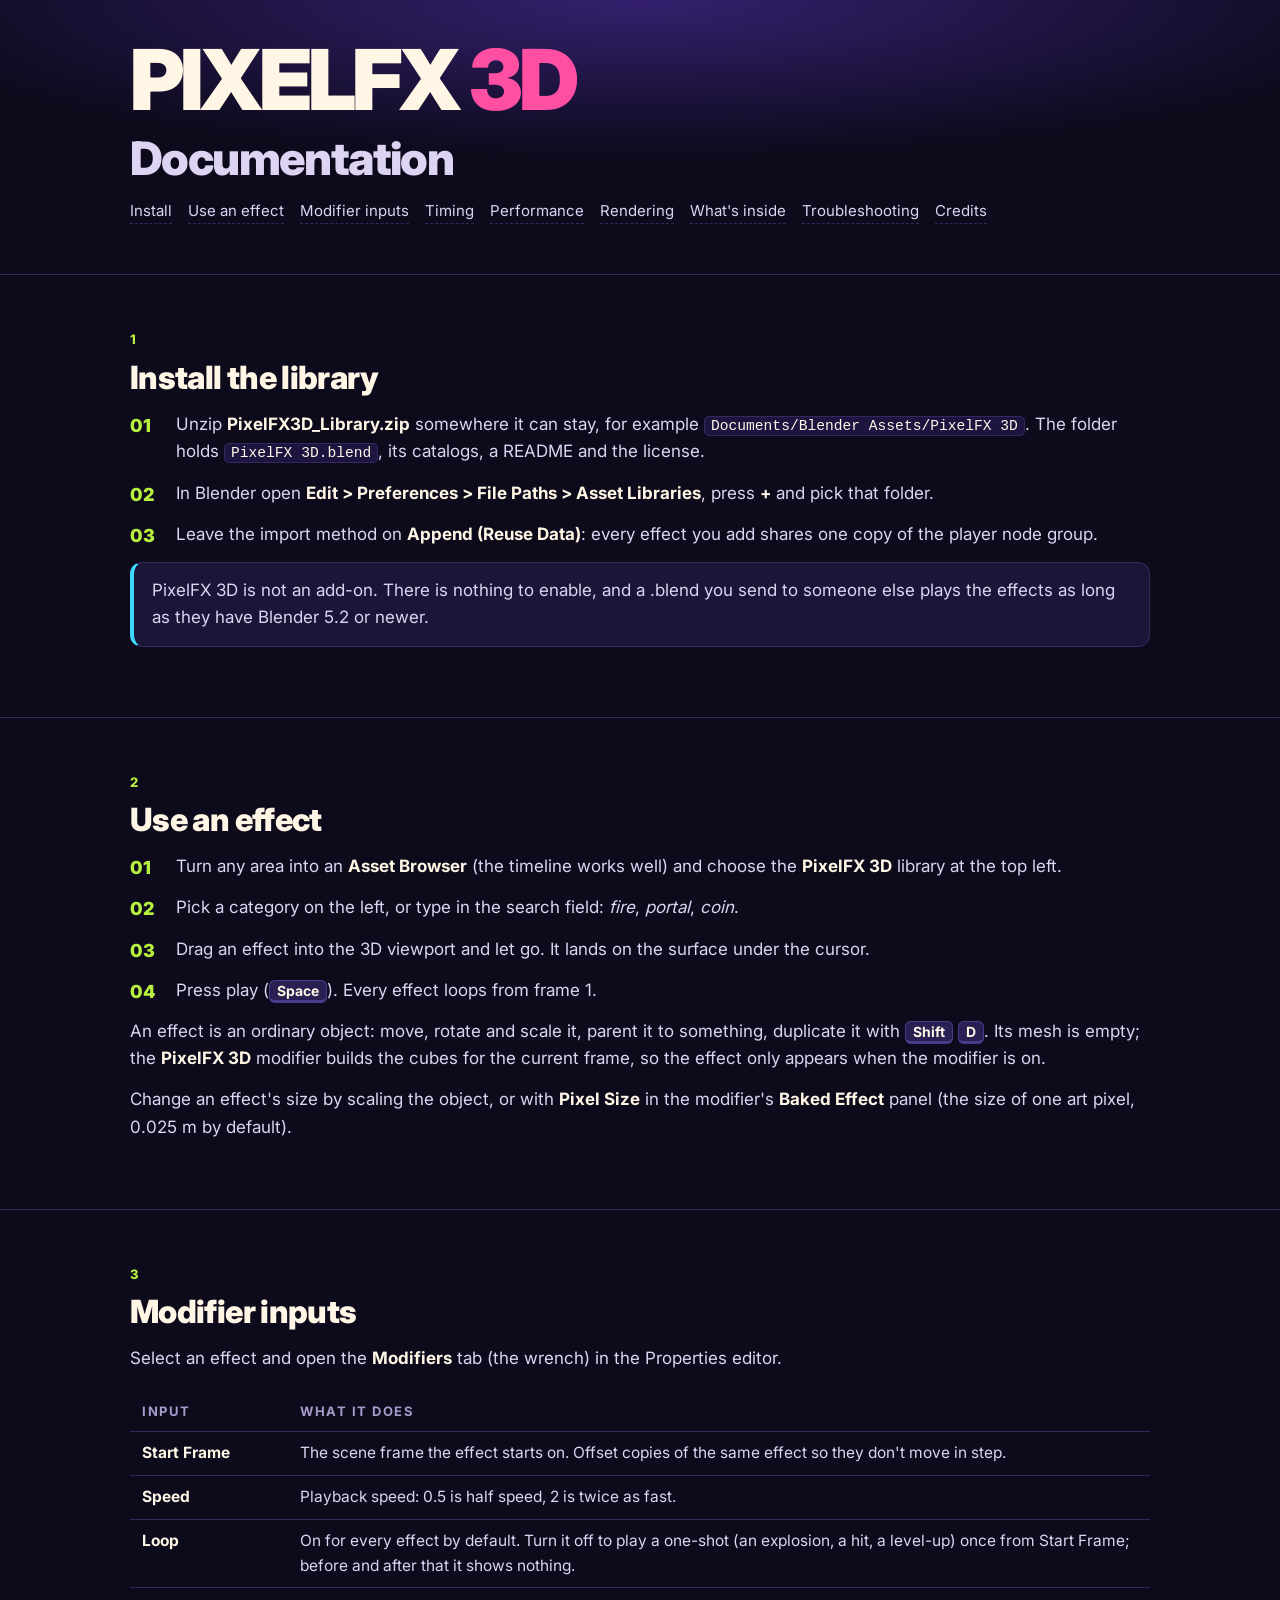
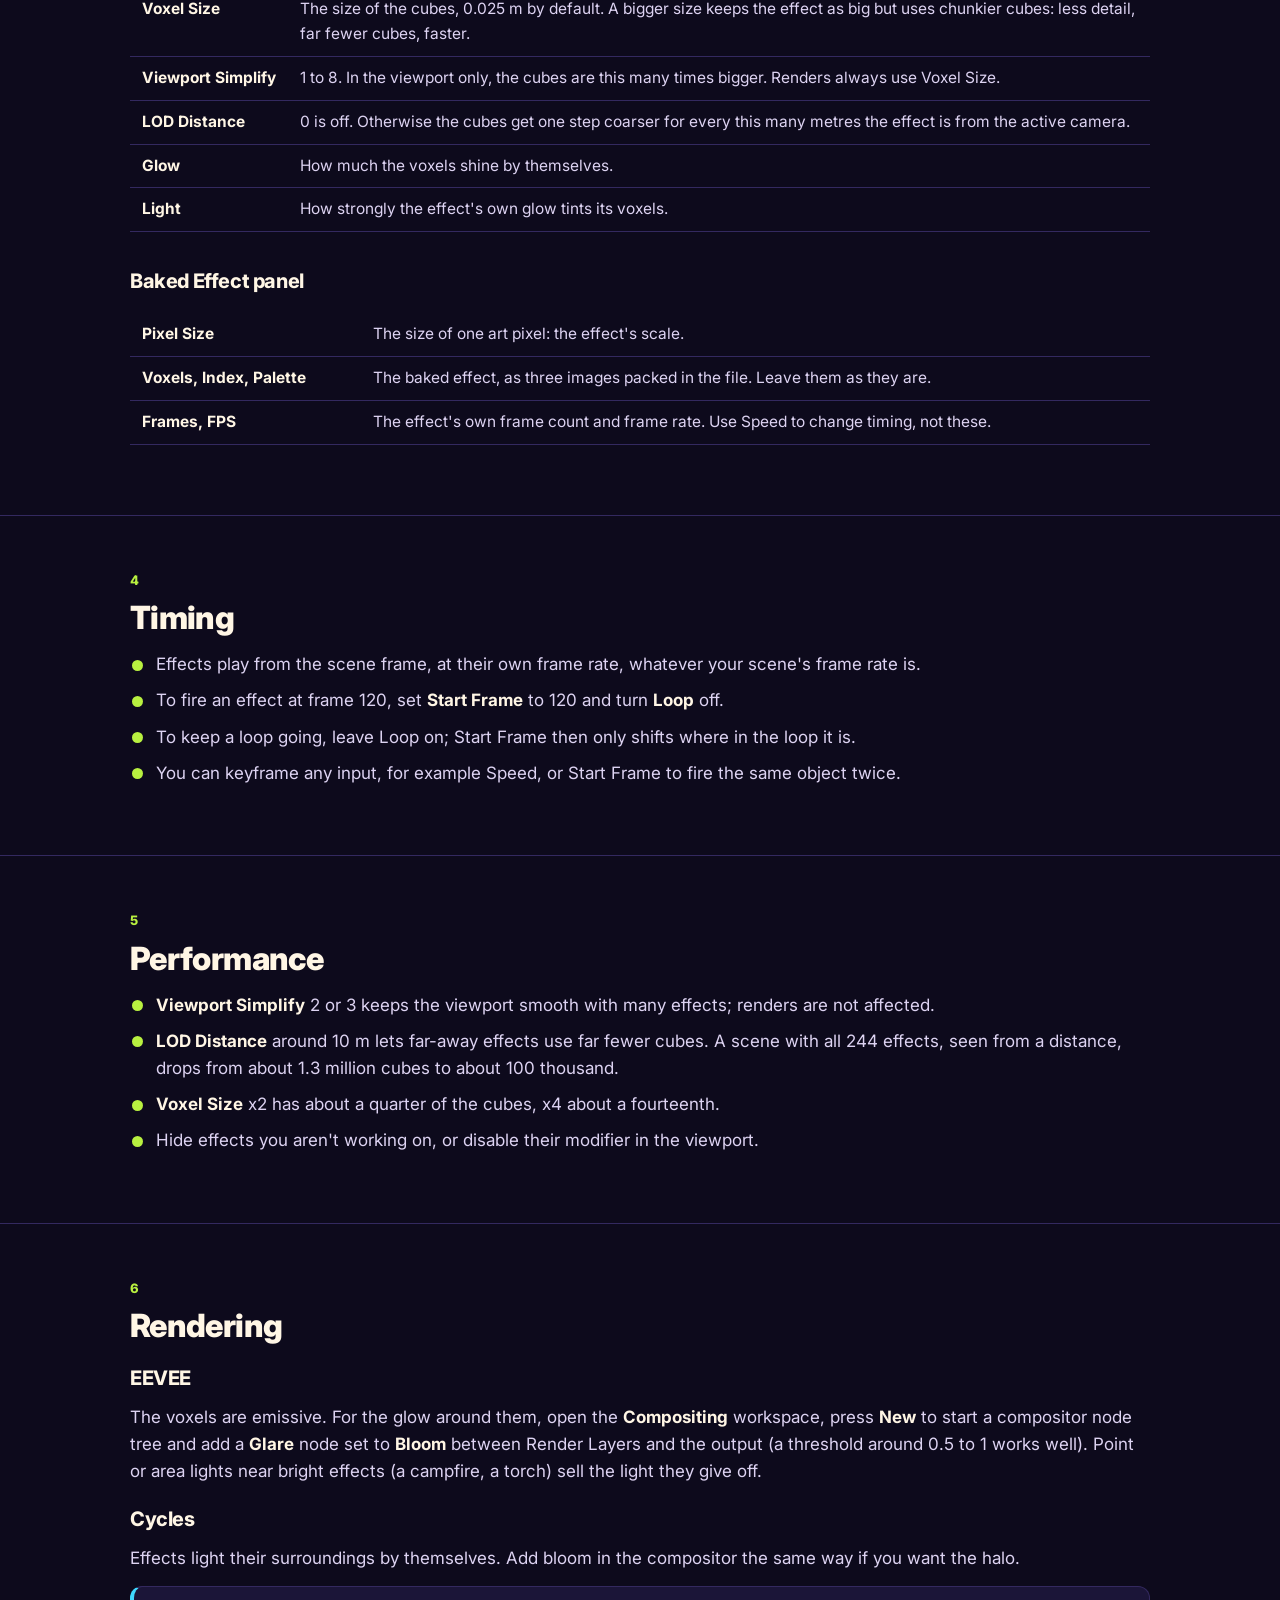
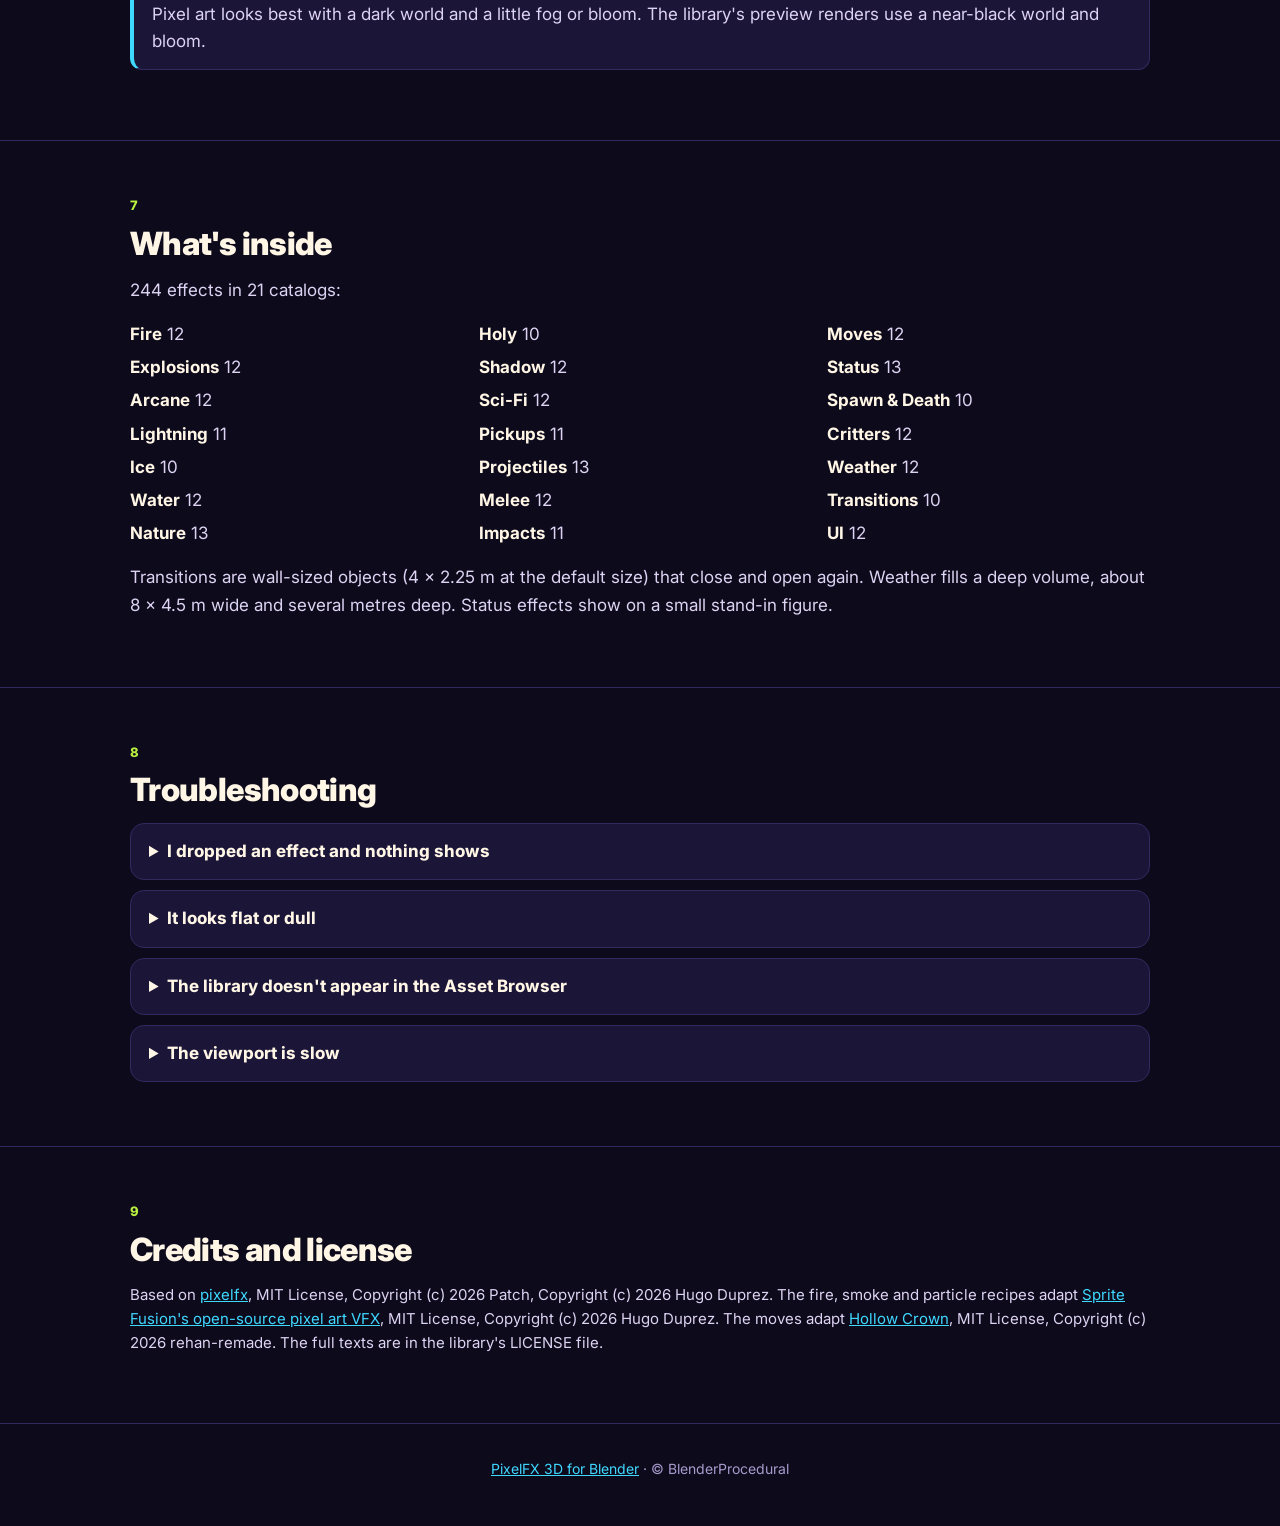
==== docs.html @ 6389c2e9 "PixelFX 3D product page and documentation Co-Authored-By: Claude Opus 5.5 <noreply@anthropic.com>" ====
<!doctype html>
<html lang="en">
<head>
<meta charset="utf-8">
<meta name="viewport" content="width=device-width, initial-scale=1">
<title>PixelFX 3D: documentation</title>
<meta name="description" content="How to install and use PixelFX 3D, the 3D voxel VFX library for Blender.">
<meta property="og:title" content="PixelFX 3D: documentation">
<meta property="og:description" content="How to install and use PixelFX 3D, the 3D voxel VFX library for Blender.">
<meta property="og:image" content="images/thumbnail.jpg">
<link rel="stylesheet" href="assets/style.css">
</head>
<body>

<header class="hero">
  <div class="wrap">
    <h1 class="logo">PIXELFX <span>3D</span></h1>
    <p class="tagline">Documentation</p>
    <nav class="docnav">
      <a href="#install">Install</a><a href="#use">Use an effect</a><a href="#inputs">Modifier inputs</a><a href="#timing">Timing</a>
      <a href="#performance">Performance</a><a href="#render">Rendering</a><a href="#contents">What's inside</a>
      <a href="#trouble">Troubleshooting</a><a href="#credits">Credits</a>
    </nav>
  </div>
</header>

<section id="install" class="doc">
  <div class="wrap">
    <div class="kicker">1</div>
    <h2>Install the library</h2>
    <ol class="steps">
      <li>Unzip <b>PixelFX3D_Library.zip</b> somewhere it can stay, for example <code>Documents/Blender Assets/PixelFX 3D</code>. The folder holds <code>PixelFX 3D.blend</code>, its catalogs, a README and the license.</li>
      <li>In Blender open <b>Edit &gt; Preferences &gt; File Paths &gt; Asset Libraries</b>, press <b>+</b> and pick that folder.</li>
      <li>Leave the import method on <b>Append (Reuse Data)</b>: every effect you add shares one copy of the player node group.</li>
    </ol>
    <div class="note"><p>PixelFX 3D is not an add-on. There is nothing to enable, and a .blend you send to someone else plays the effects as long as they have Blender 5.2 or newer.</p></div>
  </div>
</section>

<section id="use" class="doc">
  <div class="wrap">
    <div class="kicker">2</div>
    <h2>Use an effect</h2>
    <ol class="steps">
      <li>Turn any area into an <b>Asset Browser</b> (the timeline works well) and choose the <b>PixelFX 3D</b> library at the top left.</li>
      <li>Pick a category on the left, or type in the search field: <i>fire</i>, <i>portal</i>, <i>coin</i>.</li>
      <li>Drag an effect into the 3D viewport and let go. It lands on the surface under the cursor.</li>
      <li>Press play (<kbd>Space</kbd>). Every effect loops from frame 1.</li>
    </ol>
    <p>An effect is an ordinary object: move, rotate and scale it, parent it to something, duplicate it with <kbd>Shift</kbd> <kbd>D</kbd>. Its mesh is empty; the <b>PixelFX 3D</b> modifier builds the cubes for the current frame, so the effect only appears when the modifier is on.</p>
    <p>Change an effect's size by scaling the object, or with <b>Pixel Size</b> in the modifier's <b>Baked Effect</b> panel (the size of one art pixel, 0.025 m by default).</p>
  </div>
</section>

<section id="inputs" class="doc">
  <div class="wrap">
    <div class="kicker">3</div>
    <h2>Modifier inputs</h2>
    <p>Select an effect and open the <b>Modifiers</b> tab (the wrench) in the Properties editor.</p>
    <div class="tablewrap"><table>
      <tr><th>Input</th><th>What it does</th></tr>
      <tr><td>Start Frame</td><td>The scene frame the effect starts on. Offset copies of the same effect so they don't move in step.</td></tr>
      <tr><td>Speed</td><td>Playback speed: 0.5 is half speed, 2 is twice as fast.</td></tr>
      <tr><td>Loop</td><td>On for every effect by default. Turn it off to play a one-shot (an explosion, a hit, a level-up) once from Start Frame; before and after that it shows nothing.</td></tr>
      <tr><td>Voxel Size</td><td>The size of the cubes, 0.025 m by default. A bigger size keeps the effect as big but uses chunkier cubes: less detail, far fewer cubes, faster.</td></tr>
      <tr><td>Viewport Simplify</td><td>1 to 8. In the viewport only, the cubes are this many times bigger. Renders always use Voxel Size.</td></tr>
      <tr><td>LOD Distance</td><td>0 is off. Otherwise the cubes get one step coarser for every this many metres the effect is from the active camera.</td></tr>
      <tr><td>Glow</td><td>How much the voxels shine by themselves.</td></tr>
      <tr><td>Light</td><td>How strongly the effect's own glow tints its voxels.</td></tr>
    </table></div>
    <h3>Baked Effect panel</h3>
    <div class="tablewrap"><table>
      <tr><td>Pixel Size</td><td>The size of one art pixel: the effect's scale.</td></tr>
      <tr><td>Voxels, Index, Palette</td><td>The baked effect, as three images packed in the file. Leave them as they are.</td></tr>
      <tr><td>Frames, FPS</td><td>The effect's own frame count and frame rate. Use Speed to change timing, not these.</td></tr>
    </table></div>
  </div>
</section>

<section id="timing" class="doc">
  <div class="wrap">
    <div class="kicker">4</div>
    <h2>Timing</h2>
    <ul class="ticks">
      <li>Effects play from the scene frame, at their own frame rate, whatever your scene's frame rate is.</li>
      <li>To fire an effect at frame 120, set <b>Start Frame</b> to 120 and turn <b>Loop</b> off.</li>
      <li>To keep a loop going, leave Loop on; Start Frame then only shifts where in the loop it is.</li>
      <li>You can keyframe any input, for example Speed, or Start Frame to fire the same object twice.</li>
    </ul>
  </div>
</section>

<section id="performance" class="doc">
  <div class="wrap">
    <div class="kicker">5</div>
    <h2>Performance</h2>
    <ul class="ticks">
      <li><b>Viewport Simplify</b> 2 or 3 keeps the viewport smooth with many effects; renders are not affected.</li>
      <li><b>LOD Distance</b> around 10 m lets far-away effects use far fewer cubes. A scene with all 244 effects, seen from a distance, drops from about 1.3 million cubes to about 100 thousand.</li>
      <li><b>Voxel Size</b> x2 has about a quarter of the cubes, x4 about a fourteenth.</li>
      <li>Hide effects you aren't working on, or disable their modifier in the viewport.</li>
    </ul>
  </div>
</section>

<section id="render" class="doc">
  <div class="wrap">
    <div class="kicker">6</div>
    <h2>Rendering</h2>
    <h3>EEVEE</h3>
    <p>The voxels are emissive. For the glow around them, open the <b>Compositing</b> workspace, press <b>New</b> to start a compositor node tree and add a <b>Glare</b> node set to <b>Bloom</b> between Render Layers and the output (a threshold around 0.5 to 1 works well). Point or area lights near bright effects (a campfire, a torch) sell the light they give off.</p>
    <h3>Cycles</h3>
    <p>Effects light their surroundings by themselves. Add bloom in the compositor the same way if you want the halo.</p>
    <div class="note"><p>Pixel art looks best with a dark world and a little fog or bloom. The library's preview renders use a near-black world and bloom.</p></div>
  </div>
</section>

<section id="contents" class="doc">
  <div class="wrap">
    <div class="kicker">7</div>
    <h2>What's inside</h2>
    <p>244 effects in 21 catalogs:</p>
    <ul class="catlist"><li><b>Fire</b> 12</li><li><b>Explosions</b> 12</li><li><b>Arcane</b> 12</li><li><b>Lightning</b> 11</li><li><b>Ice</b> 10</li><li><b>Water</b> 12</li><li><b>Nature</b> 13</li><li><b>Holy</b> 10</li><li><b>Shadow</b> 12</li><li><b>Sci-Fi</b> 12</li><li><b>Pickups</b> 11</li><li><b>Projectiles</b> 13</li><li><b>Melee</b> 12</li><li><b>Impacts</b> 11</li><li><b>Moves</b> 12</li><li><b>Status</b> 13</li><li><b>Spawn &amp; Death</b> 10</li><li><b>Critters</b> 12</li><li><b>Weather</b> 12</li><li><b>Transitions</b> 10</li><li><b>UI</b> 12</li></ul>
    <p>Transitions are wall-sized objects (4 x 2.25 m at the default size) that close and open again. Weather fills a deep volume, about 8 x 4.5 m wide and several metres deep. Status effects show on a small stand-in figure.</p>
  </div>
</section>

<section id="trouble" class="doc">
  <div class="wrap">
    <div class="kicker">8</div>
    <h2>Troubleshooting</h2>
    <details><summary>I dropped an effect and nothing shows</summary><p>Check the modifier is enabled in the viewport, and that Loop is on, or that the current frame is after Start Frame. Some effects start small (a spark that grows into an explosion): play a few frames.</p></details>
    <details><summary>It looks flat or dull</summary><p>Add bloom (see Rendering) and use a dark world. In Solid view the voxels show without their glow: switch to Material Preview or Rendered.</p></details>
    <details><summary>The library doesn't appear in the Asset Browser</summary><p>Make sure the folder you added in Preferences is the one with <code>PixelFX 3D.blend</code> and <code>blender_assets.cats.txt</code> in it, then pick the library in the Asset Browser's top-left menu. Blender 5.2 or newer is needed.</p></details>
    <details><summary>The viewport is slow</summary><p>Raise Viewport Simplify, set LOD Distance, or a bigger Voxel Size on effects far from the camera.</p></details>
  </div>
</section>

<section id="credits" class="doc credits">
  <div class="wrap">
    <div class="kicker">9</div>
    <h2>Credits and license</h2>
    <p>Based on <a href="https://github.com/patch-gg/pixelfx">pixelfx</a>, MIT License, Copyright (c) 2026 Patch, Copyright (c) 2026 Hugo Duprez. The fire, smoke and particle recipes adapt <a href="https://www.spritefusion.com/pixel-art-vfx">Sprite Fusion's open-source pixel art VFX</a>, MIT License, Copyright (c) 2026 Hugo Duprez. The moves adapt <a href="https://github.com/rehan-remade/hollow-crown">Hollow Crown</a>, MIT License, Copyright (c) 2026 rehan-remade. The full texts are in the library's LICENSE file.</p>
  </div>
</section>

<footer>
  <div class="wrap"><a href="index.html">PixelFX 3D for Blender</a> &middot; &copy; BlenderProcedural</div>
</footer>
<script src="assets/embed.js"></script>
</body>
</html>
---- assets/style.css ----
@font-face { font-family: "Inter"; font-style: normal; font-weight: 100 900; font-display: swap;
  src: url(../fonts/inter-latin-standard-normal.woff2) format("woff2");
  unicode-range: U+0000-00FF, U+0131, U+0152-0153, U+02BB-02BC, U+02C6, U+02DA, U+02DC, U+0304, U+0308, U+0329, U+2000-206F, U+20AC, U+2122, U+2191, U+2193, U+2212, U+2215, U+FEFF, U+FFFD; }
@font-face { font-family: "Inter"; font-style: normal; font-weight: 100 900; font-display: swap;
  src: url(../fonts/inter-latin-ext-standard-normal.woff2) format("woff2");
  unicode-range: U+0100-02BA, U+02BD-02C5, U+02C7-02CC, U+02CE-02D7, U+02DD-02FF, U+0304, U+0308, U+0329, U+1D00-1DBF, U+1E00-1E9F, U+1EF2-1EFF, U+2020, U+20A0-20AB, U+20AD-20C0, U+2113, U+2C60-2C7F, U+A720-A7FF; }

:root {
  --bg: #0d0a1c; --bg2: #141029; --card: #1b1538; --card2: #241c4a; --line: #33295f;
  --text: #fff6e5; --soft: #ddd3f2; --muted: #a79bcb;
  --lime: #b8f040; --pink: #ff4fa3; --cyan: #3fd8ff; --yellow: #ffd23f; --violet: #9466ff; --orange: #ff7a2f;
}
* { box-sizing: border-box; }
html { scroll-behavior: smooth; }
body {
  margin: 0; background: var(--bg); color: var(--text);
  font: 17px/1.6 "Inter", "Segoe UI", system-ui, -apple-system, "Helvetica Neue", Arial, sans-serif;
  -webkit-font-smoothing: antialiased; overflow-x: hidden;
}
img, video { max-width: 100%; height: auto; display: block; }
a { color: var(--cyan); }
.wrap { max-width: 1060px; margin: 0 auto; padding: 0 20px; }
section { padding: 54px 0; border-top: 1px solid var(--line); scroll-margin-top: 10px; }
h1, h2, h3 { line-height: 1.15; margin: 0 0 14px; letter-spacing: -.02em; }
h2 { font-size: clamp(27px, 4vw, 40px); font-weight: 850; }
h3 { font-size: 20px; font-weight: 750; }
p { margin: 0 0 14px; color: var(--soft); }
b, strong { color: var(--text); }
.kicker { font-weight: 800; letter-spacing: 3px; text-transform: uppercase; font-size: 13px; margin-bottom: 10px; color: var(--lime); }
.hl { color: var(--lime); }
.hl-pink { color: var(--pink); }
.hl-cyan { color: var(--cyan); }
.media { border-radius: 16px; overflow: hidden; border: 1px solid var(--line); box-shadow: 0 22px 54px rgba(5, 2, 16, .55); background: #000; }
.media img, .media video { width: 100%; }
img.pixelated { image-rendering: pixelated; image-rendering: crisp-edges; }
.cap { font-size: 14px; color: var(--muted); margin: 10px 2px 0; }
kbd { font-family: inherit; font-size: .82em; font-weight: 700; background: #2a1f52; border: 1px solid #4a3a8a; border-bottom-width: 3px;
  border-radius: 6px; padding: 1px 7px; color: var(--text); white-space: nowrap; }
code { font-family: Consolas, "SF Mono", monospace; font-size: .86em; background: #1d1440; border: 1px solid var(--line); border-radius: 5px; padding: 1px 6px; color: var(--text); }

ul.ticks { list-style: none; padding: 0; margin: 0 0 14px; }
ul.ticks li { position: relative; padding-left: 26px; margin-bottom: 9px; color: var(--soft); }
ul.ticks li::before { content: ""; position: absolute; left: 2px; top: .5em; width: 11px; height: 11px; border-radius: 50%; background: var(--lime); }

.split > *, .grid2 > *, .grid3 > *, .grid4 > * { min-width: 0; }
.split { display: grid; grid-template-columns: 1fr 1.12fr; gap: 40px; align-items: center; }
.split.rev { grid-template-columns: 1.12fr 1fr; }
.split.rev > .txt { order: 2; }
.grid2 { display: grid; grid-template-columns: repeat(2, 1fr); gap: 18px; }
.grid3 { display: grid; grid-template-columns: repeat(3, 1fr); gap: 18px; }
.grid4 { display: grid; grid-template-columns: repeat(4, 1fr); gap: 14px; }
.card { background: var(--card); border: 1px solid var(--line); border-radius: 18px; padding: 22px; }
.card h3 { margin-bottom: 8px; }
.card p { font-size: 15.5px; margin: 0; color: #cfc4ea; }
.card .media { margin: -6px -6px 16px; border-radius: 12px; box-shadow: none; }
footer { padding: 34px 0 46px; border-top: 1px solid var(--line); color: var(--muted); font-size: 14px; text-align: center; }

/* hero */
.hero { padding: 40px 0 50px; background: radial-gradient(ellipse 85% 80% at 50% 0%, #34206e 0%, var(--bg) 72%); }
.logo-img { width: min(560px, 92%); height: auto; margin: 0 0 18px -6px; }
.tagline { font-size: clamp(28px, 4.4vw, 46px); font-weight: 850; letter-spacing: -.035em; line-height: 1.08; margin: 0 0 16px; }
.lead { font-size: clamp(17px, 2.1vw, 19.5px); color: #e6dcfa; margin-bottom: 20px; }
.yt { aspect-ratio: 16 / 9; margin: 6px 0 26px; }
.yt iframe { display: block; width: 100%; height: 100%; border: 0; }
.hero-txt { max-width: 860px; }
.chips { display: flex; flex-wrap: wrap; gap: 9px; }
.chip { padding: 6px 14px; border-radius: 999px; background: rgba(184, 240, 64, .08); border: 1px solid rgba(184, 240, 64, .38);
  color: #eaffc2; font-weight: 650; font-size: 14.5px; }
.chip.pink { background: rgba(255, 92, 168, .09); border-color: rgba(255, 92, 168, .42); color: #ffd6e9; }
.chip.cyan { background: rgba(79, 224, 255, .08); border-color: rgba(79, 224, 255, .4); color: #d2f6ff; }

/* numbers */
.spec .card { text-align: center; padding: 20px 12px; }
.spec b { display: block; font-size: 28px; letter-spacing: -.02em; color: var(--lime); margin-bottom: 2px; }
.spec span { color: #cfc4ea; font-size: 15px; }

.acts { display: flex; flex-wrap: wrap; gap: 8px; margin: 4px 0 16px; }
.acts span { padding: 4px 12px; border-radius: 999px; background: #1d1440; border: 1px solid var(--line); font-weight: 700; font-size: 14px; }
.steps { counter-reset: s; list-style: none; padding: 0; margin: 0 0 14px; }
.steps li { position: relative; padding-left: 46px; margin-bottom: 14px; color: var(--soft); }
.steps li::before { counter-increment: s; content: "0" counter(s); position: absolute; left: 0; top: 1px; font-weight: 850; color: var(--lime); font-size: 18px; }
details { background: var(--card); border: 1px solid var(--line); border-radius: 14px; padding: 14px 18px; margin-bottom: 10px; }
details summary { cursor: pointer; font-weight: 750; }
details p { margin: 10px 0 2px; }

/* inside a store's iframe: no big outer margins */
.framed .hero { padding-top: 26px; }

@media (max-width: 820px) {
  .split, .split.rev { grid-template-columns: 1fr; gap: 24px; }
  .split.rev > .txt { order: 0; }
  .grid3 { grid-template-columns: 1fr; }
  .grid4 { grid-template-columns: repeat(2, 1fr); }
  .demo-bar .who { margin-left: 0; width: 100%; }
}



/* the logo is type: PIXELFX in cream, 3D in pink */
.logo { font-size: clamp(44px, 8vw, 84px); font-weight: 900; letter-spacing: -.045em; line-height: .95; margin: 0 0 14px; }
.logo span { color: var(--pink); }
.kicker.pink { color: var(--pink); }
.kicker.cyan { color: var(--cyan); }
.chip.yellow { background: rgba(255, 210, 63, .08); border-color: rgba(255, 210, 63, .4); color: #fff1c4; }
.chip.orange { background: rgba(255, 122, 47, .09); border-color: rgba(255, 122, 47, .42); color: #ffdcc6; }

/* the effect browser: one category at a time */
.cats { display: flex; flex-wrap: wrap; gap: 7px; margin: 6px 0 18px; }
.cats button { font: inherit; font-size: 14px; font-weight: 700; color: var(--soft); background: var(--card); border: 1px solid var(--line);
  border-radius: 999px; padding: 5px 13px; cursor: pointer; }
.cats button:hover { border-color: var(--pink); color: var(--text); }
.cats button[aria-pressed="true"] { background: var(--pink); border-color: var(--pink); color: #1a0d24; }
.cats button i { font-style: normal; opacity: .65; font-weight: 600; margin-left: 4px; }
.fxgrid { display: none; grid-template-columns: repeat(5, 1fr); gap: 10px; }
.fxgrid.on { display: grid; }
.fxgrid figure { margin: 0; background: #0b0816; border: 1px solid var(--line); border-radius: 12px; overflow: hidden; aspect-ratio: 1; }
.fxgrid img { width: 100%; height: 100%; object-fit: cover; }
.fxnote { font-size: 14px; color: var(--muted); margin: 12px 2px 0; }

/* tables (inputs) */
table { width: 100%; border-collapse: collapse; margin: 6px 0 16px; font-size: 15.5px; }
th, td { text-align: left; padding: 9px 12px; border-bottom: 1px solid var(--line); vertical-align: top; }
th { color: var(--muted); font-weight: 700; font-size: 13px; letter-spacing: 1.5px; text-transform: uppercase; }
td:first-child { white-space: nowrap; font-weight: 700; color: var(--text); }
td { color: var(--soft); }
.tablewrap { overflow-x: auto; }

/* docs */
.docnav { display: flex; flex-wrap: wrap; gap: 8px 16px; margin: 4px 0 0; font-size: 15px; }
.docnav a { color: var(--soft); text-decoration: none; border-bottom: 1px dashed var(--line); }
.docnav a:hover { color: var(--pink); }
.doc h2 { font-size: clamp(24px, 3.2vw, 32px); }
.doc h3 { margin-top: 22px; }
.note { background: var(--card); border: 1px solid var(--line); border-left: 4px solid var(--cyan); border-radius: 12px; padding: 14px 18px; margin: 10px 0 16px; }
.note p:last-child { margin: 0; }
.catlist { columns: 3; column-gap: 26px; padding: 0; list-style: none; margin: 0 0 14px; }
.catlist li { break-inside: avoid; color: var(--soft); padding: 3px 0; }
.catlist b { color: var(--text); }
.credits p { font-size: 15px; }

@media (max-width: 820px) {
  .fxgrid { grid-template-columns: repeat(3, 1fr); }
  .catlist { columns: 2; }
}
@media (max-width: 520px) {
  .fxgrid { grid-template-columns: repeat(2, 1fr); }
}
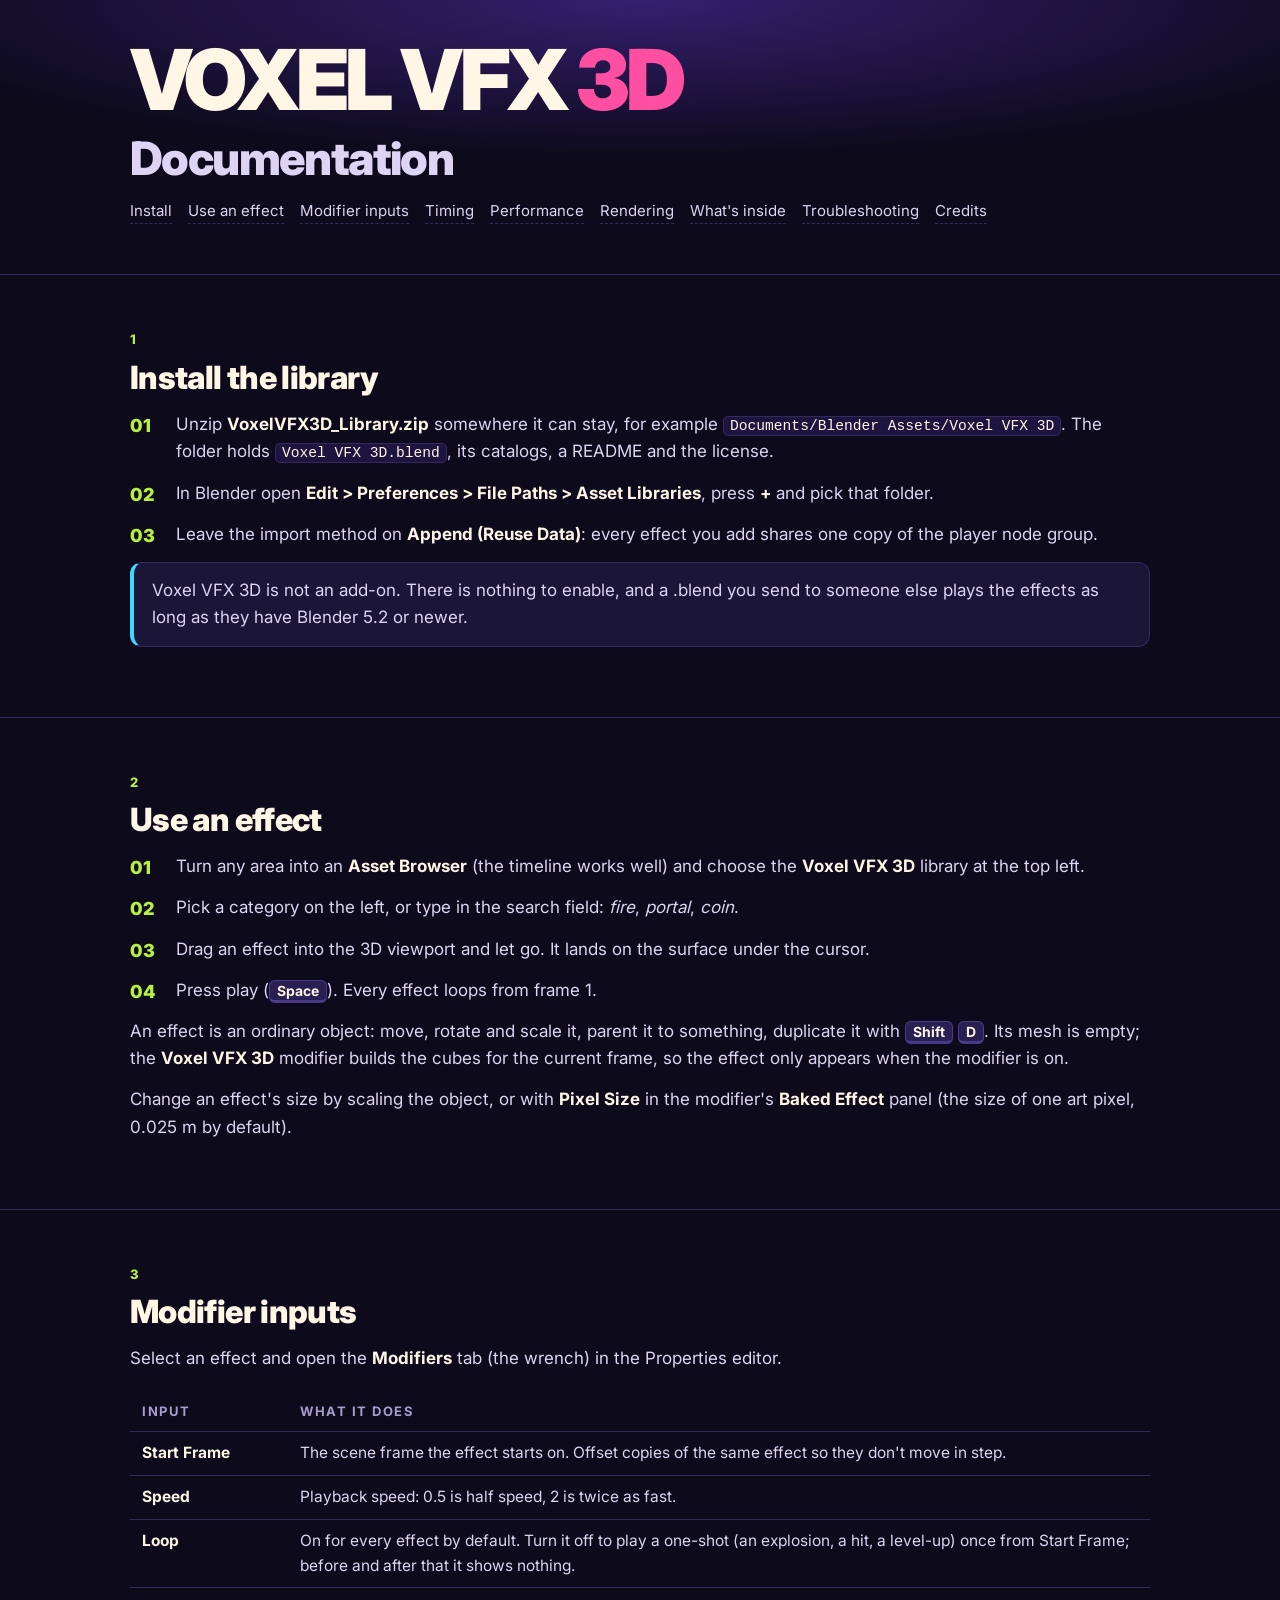
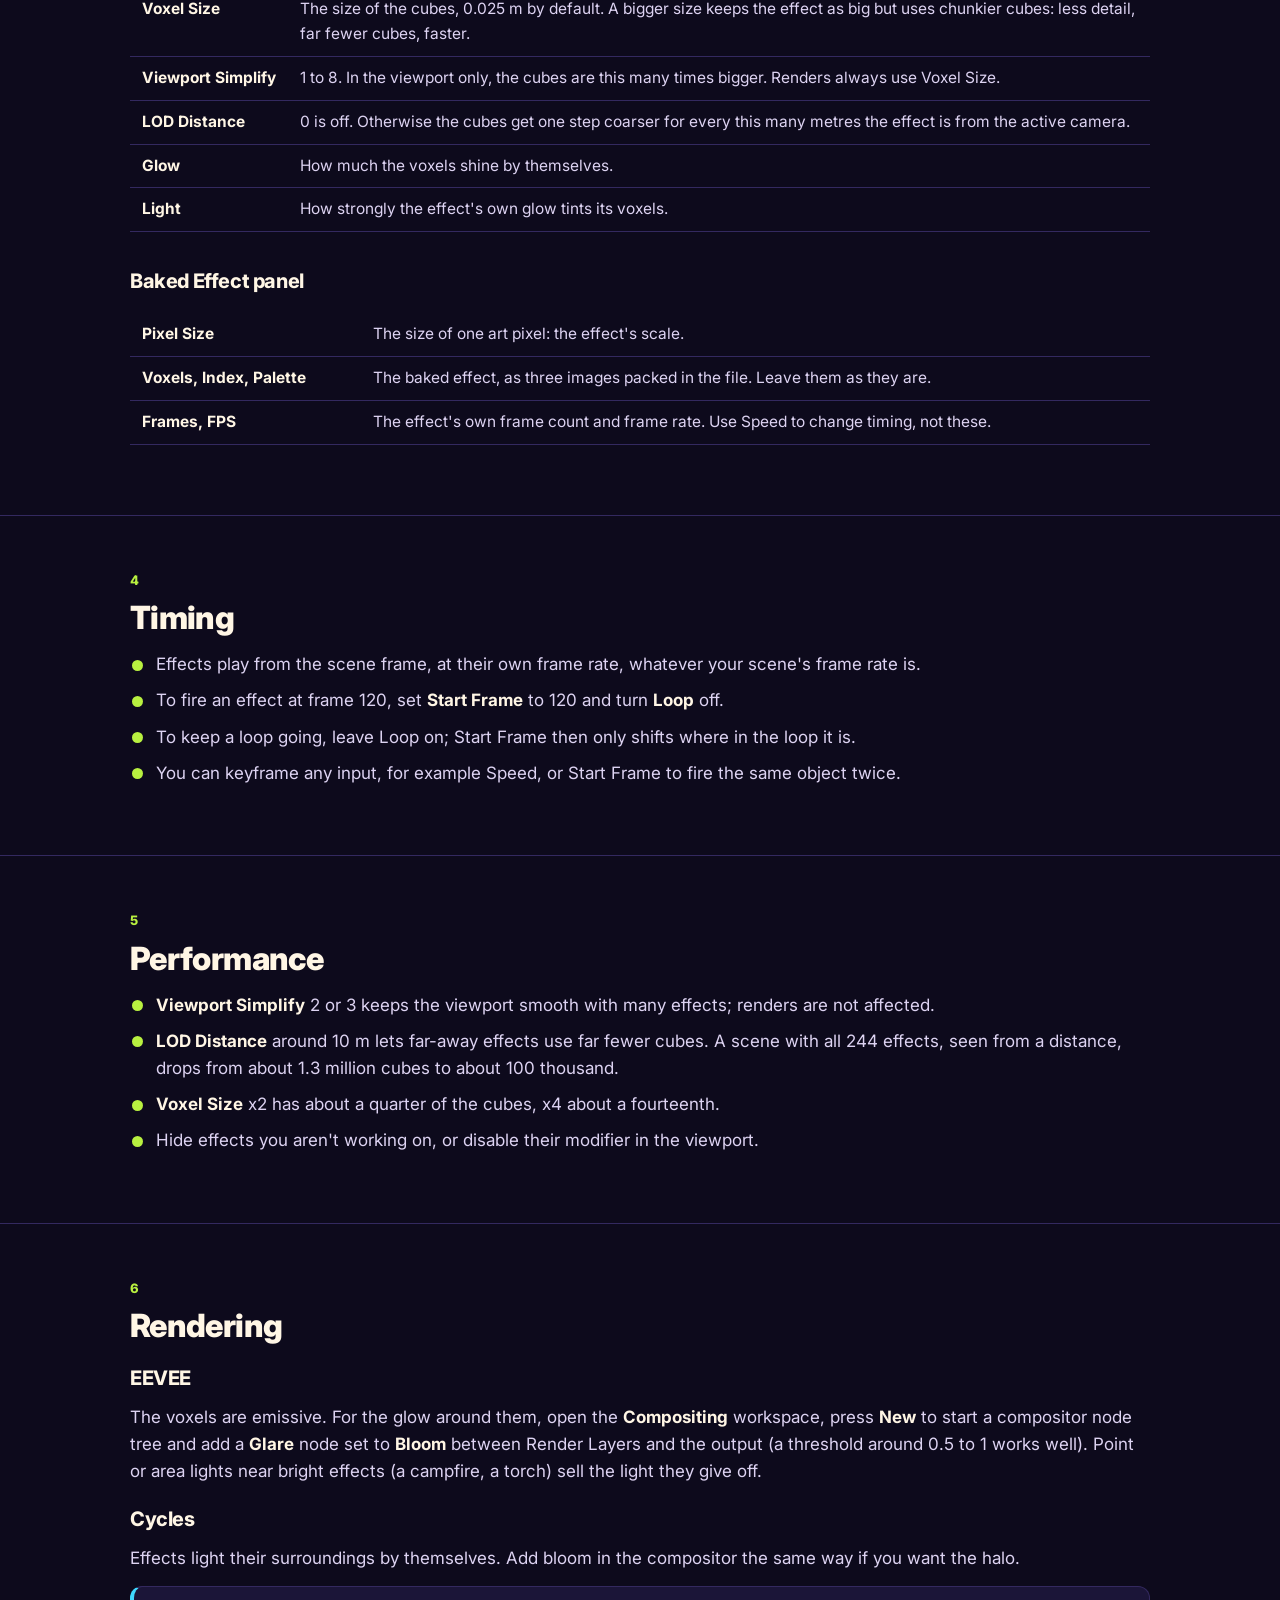
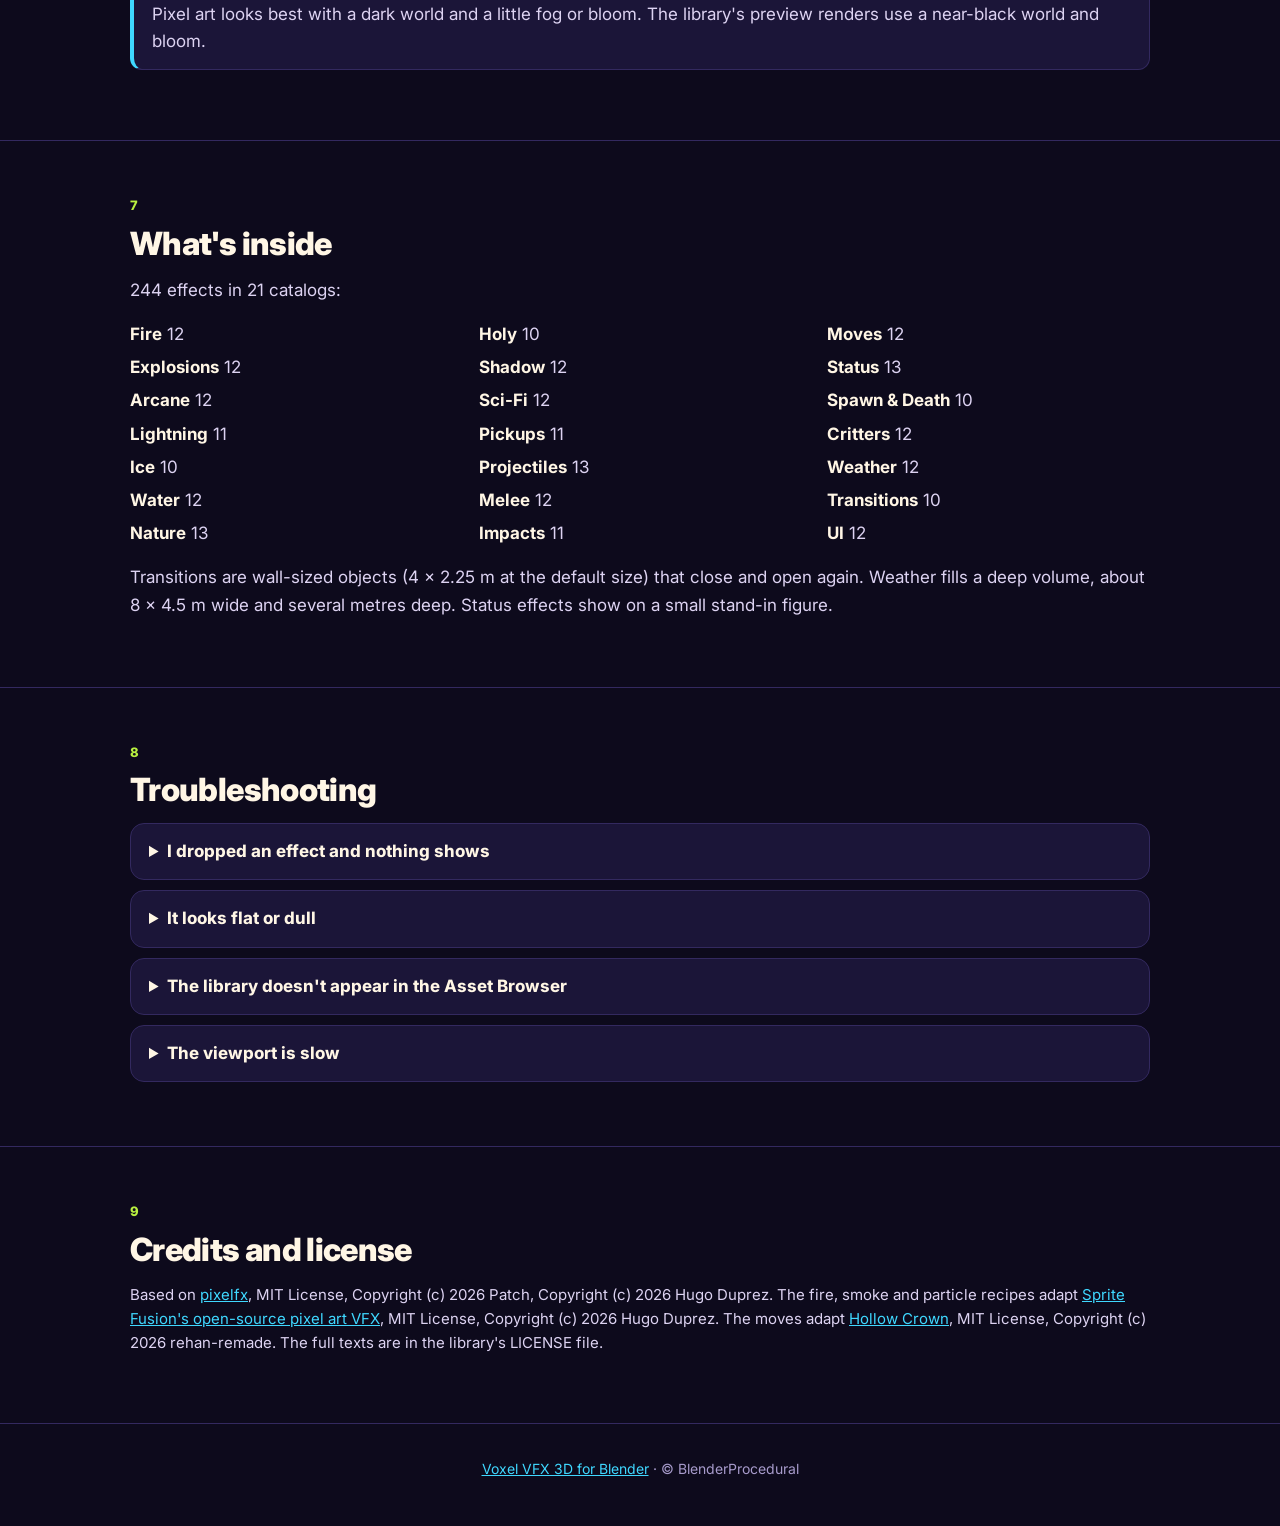
==== commit 23cd5143: "Rename the product to Voxel VFX 3D Co-Authored-By: Claude Opus 5.5 <noreply@anthropic.com>" ====
--- a/docs.html
+++ b/docs.html
@@ -3,10 +3,10 @@
 <head>
 <meta charset="utf-8">
 <meta name="viewport" content="width=device-width, initial-scale=1">
-<title>PixelFX 3D: documentation</title>
-<meta name="description" content="How to install and use PixelFX 3D, the 3D voxel VFX library for Blender.">
-<meta property="og:title" content="PixelFX 3D: documentation">
-<meta property="og:description" content="How to install and use PixelFX 3D, the 3D voxel VFX library for Blender.">
+<title>Voxel VFX 3D: documentation</title>
+<meta name="description" content="How to install and use Voxel VFX 3D, the 3D voxel VFX library for Blender.">
+<meta property="og:title" content="Voxel VFX 3D: documentation">
+<meta property="og:description" content="How to install and use Voxel VFX 3D, the 3D voxel VFX library for Blender.">
 <meta property="og:image" content="images/thumbnail.jpg">
 <link rel="stylesheet" href="assets/style.css">
 </head>
@@ -14,7 +14,7 @@
 
 <header class="hero">
   <div class="wrap">
-    <h1 class="logo">PIXELFX <span>3D</span></h1>
+    <h1 class="logo">VOXEL VFX <span>3D</span></h1>
     <p class="tagline">Documentation</p>
     <nav class="docnav">
       <a href="#install">Install</a><a href="#use">Use an effect</a><a href="#inputs">Modifier inputs</a><a href="#timing">Timing</a>
@@ -29,11 +29,11 @@
     <div class="kicker">1</div>
     <h2>Install the library</h2>
     <ol class="steps">
-      <li>Unzip <b>PixelFX3D_Library.zip</b> somewhere it can stay, for example <code>Documents/Blender Assets/PixelFX 3D</code>. The folder holds <code>PixelFX 3D.blend</code>, its catalogs, a README and the license.</li>
+      <li>Unzip <b>VoxelVFX3D_Library.zip</b> somewhere it can stay, for example <code>Documents/Blender Assets/Voxel VFX 3D</code>. The folder holds <code>Voxel VFX 3D.blend</code>, its catalogs, a README and the license.</li>
       <li>In Blender open <b>Edit &gt; Preferences &gt; File Paths &gt; Asset Libraries</b>, press <b>+</b> and pick that folder.</li>
       <li>Leave the import method on <b>Append (Reuse Data)</b>: every effect you add shares one copy of the player node group.</li>
     </ol>
-    <div class="note"><p>PixelFX 3D is not an add-on. There is nothing to enable, and a .blend you send to someone else plays the effects as long as they have Blender 5.2 or newer.</p></div>
+    <div class="note"><p>Voxel VFX 3D is not an add-on. There is nothing to enable, and a .blend you send to someone else plays the effects as long as they have Blender 5.2 or newer.</p></div>
   </div>
 </section>
 
@@ -42,12 +42,12 @@
     <div class="kicker">2</div>
     <h2>Use an effect</h2>
     <ol class="steps">
-      <li>Turn any area into an <b>Asset Browser</b> (the timeline works well) and choose the <b>PixelFX 3D</b> library at the top left.</li>
+      <li>Turn any area into an <b>Asset Browser</b> (the timeline works well) and choose the <b>Voxel VFX 3D</b> library at the top left.</li>
       <li>Pick a category on the left, or type in the search field: <i>fire</i>, <i>portal</i>, <i>coin</i>.</li>
       <li>Drag an effect into the 3D viewport and let go. It lands on the surface under the cursor.</li>
       <li>Press play (<kbd>Space</kbd>). Every effect loops from frame 1.</li>
     </ol>
-    <p>An effect is an ordinary object: move, rotate and scale it, parent it to something, duplicate it with <kbd>Shift</kbd> <kbd>D</kbd>. Its mesh is empty; the <b>PixelFX 3D</b> modifier builds the cubes for the current frame, so the effect only appears when the modifier is on.</p>
+    <p>An effect is an ordinary object: move, rotate and scale it, parent it to something, duplicate it with <kbd>Shift</kbd> <kbd>D</kbd>. Its mesh is empty; the <b>Voxel VFX 3D</b> modifier builds the cubes for the current frame, so the effect only appears when the modifier is on.</p>
     <p>Change an effect's size by scaling the object, or with <b>Pixel Size</b> in the modifier's <b>Baked Effect</b> panel (the size of one art pixel, 0.025 m by default).</p>
   </div>
 </section>
@@ -131,7 +131,7 @@
     <h2>Troubleshooting</h2>
     <details><summary>I dropped an effect and nothing shows</summary><p>Check the modifier is enabled in the viewport, and that Loop is on, or that the current frame is after Start Frame. Some effects start small (a spark that grows into an explosion): play a few frames.</p></details>
     <details><summary>It looks flat or dull</summary><p>Add bloom (see Rendering) and use a dark world. In Solid view the voxels show without their glow: switch to Material Preview or Rendered.</p></details>
-    <details><summary>The library doesn't appear in the Asset Browser</summary><p>Make sure the folder you added in Preferences is the one with <code>PixelFX 3D.blend</code> and <code>blender_assets.cats.txt</code> in it, then pick the library in the Asset Browser's top-left menu. Blender 5.2 or newer is needed.</p></details>
+    <details><summary>The library doesn't appear in the Asset Browser</summary><p>Make sure the folder you added in Preferences is the one with <code>Voxel VFX 3D.blend</code> and <code>blender_assets.cats.txt</code> in it, then pick the library in the Asset Browser's top-left menu. Blender 5.2 or newer is needed.</p></details>
     <details><summary>The viewport is slow</summary><p>Raise Viewport Simplify, set LOD Distance, or a bigger Voxel Size on effects far from the camera.</p></details>
   </div>
 </section>
@@ -145,7 +145,7 @@
 </section>
 
 <footer>
-  <div class="wrap"><a href="index.html">PixelFX 3D for Blender</a> &middot; &copy; BlenderProcedural</div>
+  <div class="wrap"><a href="index.html">Voxel VFX 3D for Blender</a> &middot; &copy; BlenderProcedural</div>
 </footer>
 <script src="assets/embed.js"></script>
 </body>
